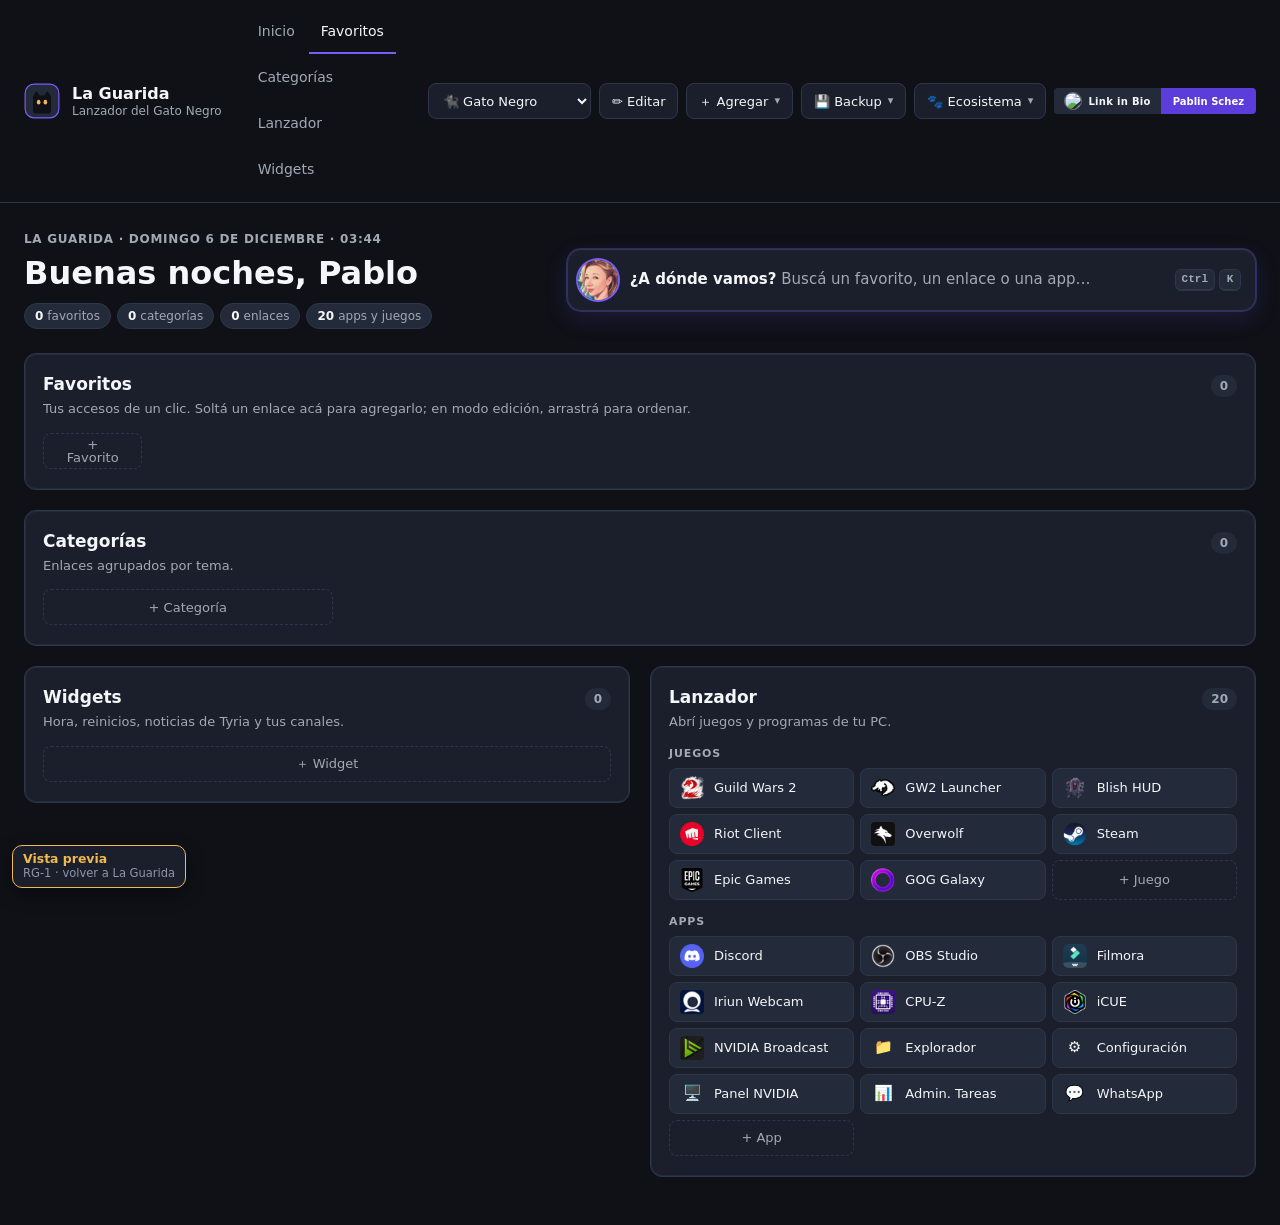
==== next/index.html @ 300dc158 "RG-1: vista previa del restyle en next/ + kit 1.0.0 (reloj común y avisos, sin usar todavía) + tests" ====
<!DOCTYPE html>
<html lang="es">
<head>
  <meta charset="UTF-8">
  <!-- Vista previa del restyle (RG-1). <base> hace que css/, js/, assets/ y los themes
       sean los de La Guarida de siempre; lo nuevo vive en next/. Se borra en RG-6. -->
  <base href="../">
  <meta name="robots" content="noindex">
  <meta name="viewport" content="width=device-width, initial-scale=1.0">
  <meta name="theme-color" content="#0F1117">
  <title>🐈‍⬛ La Guarida — Vista previa</title>
  <!-- Identidad Gato Negro. Diseño 2.1 (BL-052, DEC-028): el lenguaje visual
       del Gato Design System; La Guarida sigue siendo un lanzador personal. -->
  <link rel="icon" type="image/svg+xml" href="assets/brand/gato-negro.svg">
  <link rel="stylesheet" href="css/styles.css?v=2.1.0">
  <link rel="stylesheet" href="css/themes/gato.css" id="themeStylesheet">
  <link rel="stylesheet" href="next/css/kit.css?v=1.0.0">
</head>
<body>

<a class="skip-link" href="#contenido">Saltar al contenido</a>

<!-- CABECERA: marca, navegación de La Guarida y herramientas -->
<header class="app-header">
  <div class="app-bar">
    <a class="brand" href="next/" aria-label="La Guarida, vista previa, inicio">
      <img class="brand__logo" src="assets/brand/gato-negro.svg" alt="" width="36" height="36">
      <span class="brand__text">
        <span class="brand__name">La Guarida</span>
        <span class="brand__sub">Lanzador del Gato Negro</span>
      </span>
    </a>

    <nav class="app-nav" aria-label="Secciones">
      <a class="app-tab" href="#inicio" data-nav="inicio" aria-current="true">Inicio</a>
      <a class="app-tab" href="#seccionFavoritos" data-nav="seccionFavoritos">Favoritos</a>
      <a class="app-tab" href="#seccionCategorias" data-nav="seccionCategorias">Categorías</a>
      <a class="app-tab" href="#launcherPanel" data-nav="launcherPanel">Lanzador</a>
      <a class="app-tab" href="#seccionWidgets" data-nav="seccionWidgets">Widgets</a>
    </nav>

    <div class="app-tools">
      <select id="themeSelect" class="theme-select" title="Cambiar tema visual" aria-label="Tema visual">
        <option value="gato">🐈‍⬛ Gato Negro</option>
        <option value="boveda">🏛️ Bóveda</option>
        <option value="fluent">🪟 Windows 11</option>
        <option value="macos">🍎 macOS</option>
        <option value="ps5">🎮 PS5</option>
        <option value="steam">🚂 Steam</option>
        <option value="discord">💬 Discord</option>
        <option value="notion">📝 Notion</option>
        <option value="cyberpunk">🌆 Cyberpunk</option>
        <option value="glassmorphism">🧊 Glassmorphism</option>
        <option value="material-dark">📐 Material Dark</option>
        <option value="nord">❄️ Nord</option>
        <option value="dracula">🧛 Dracula</option>
        <option value="solarized-dark">☀️ Solarized Dark</option>
        <option value="tokyo-night">🌃 Tokyo Night</option>
        <option value="catppuccin">🍮 Catppuccin</option>
        <option value="gruvbox">🎸 Gruvbox</option>
        <option value="everforest">🌲 Everforest</option>
        <option value="one-dark">🔵 One Dark</option>
        <option value="random">🎲 Random</option>
      </select>

      <button id="editModeBtn" class="app-btn" type="button" title="Modo edición">✏️ Editar</button>

      <details class="gn-menu">
        <summary class="app-btn">＋ Agregar</summary>
        <div class="gn-menu__panel">
          <button id="addFavoriteBtn" class="gn-menu__item" type="button">⭐ Favorito</button>
          <button id="addCategoryBtn" class="gn-menu__item" type="button">📁 Categoría</button>
        </div>
      </details>

      <details class="gn-menu">
        <summary class="app-btn">💾 Backup</summary>
        <div class="gn-menu__panel">
          <button id="exportBtn" class="gn-menu__item" type="button">⬇️ Descargar backup</button>
          <button id="importBtn" class="gn-menu__item" type="button">📂 Restaurar desde archivo</button>
        </div>
      </details>
      <input type="file" id="importFile" accept=".json" hidden>

      <details class="gn-menu gn-menu--end">
        <summary class="app-btn">🐾 Ecosistema</summary>
        <div class="gn-menu__panel">
          <p class="gn-menu__group">Gato Negro</p>
          <a class="gn-menu__item" href="https://pablosnchz.github.io/gw2-wallet-ligero/" target="_blank" rel="noopener" data-portal="boveda" data-emoji="🐈‍⬛">🐈‍⬛ La Bóveda del Gato Negro</a>
          <a class="gn-menu__item" href="https://pablosnchz.github.io/gw2-factory-dashboard/" target="_blank" rel="noopener" data-portal="panel" data-emoji="🧭">🧭 Centro de decisiones</a>
          <p class="gn-menu__group">Guild Wars 2</p>
          <a class="gn-menu__item" href="https://wiki-es.guildwars2.com/wiki/P%C3%A1gina_principal" target="_blank" rel="noopener" data-portal="wiki" data-emoji="📖" data-label="Wiki GW2 (español)">📖 Wiki GW2</a>
          <a class="gn-menu__item" href="https://en-forum.guildwars2.com/" target="_blank" rel="noopener" data-portal="foros" data-emoji="💬" data-label="Foros GW2">💬 Foros</a>
          <a class="gn-menu__item" href="https://account.arena.net/applications" target="_blank" rel="noopener" data-portal="anet" data-emoji="🔑" data-label="ANet Keys (API keys)">🔑 ANet Keys</a>
        </div>
      </details>

      <!-- Badge Link in Bio: colores oficiales de Gato Negro, fijos (no siguen el theme) -->
      <a class="bio-badge" href="https://pablosnchz.github.io/bio/" target="_blank" rel="noopener" style="display:inline-flex;align-items:center;text-decoration:none;border-radius:4px;overflow:hidden;font-family:system-ui,-apple-system,sans-serif;height:26px;">
        <span style="background-color:#232A3A;color:#F4F6FA;padding:0 10px;font-size:10px;font-weight:600;display:flex;align-items:center;gap:6px;letter-spacing:0.3px;white-space:nowrap;height:100%;">
          <img src="https://raw.githubusercontent.com/PabloSnchz/bio/main/assets/profile.png" alt="Foto" style="width:18px;height:18px;border-radius:50%;object-fit:cover;border:1px solid rgba(255,255,255,0.3);">
          Link in Bio
        </span>
        <span style="background-color:#5A3DDB;color:#FFFFFF;padding:0 12px;font-size:10px;font-weight:700;display:flex;align-items:center;justify-content:center;white-space:nowrap;height:100%;">
          Pablin Schez
        </span>
      </a>
    </div>
  </div>
</header>

<main id="contenido" class="app-main">
  <!-- RESUMEN: saludo, fecha, tus números y el portal de Shiruvana (DEC-028) -->
  <section class="hero" id="inicio" aria-labelledby="heroTitle">
    <div class="hero__intro">
      <p class="kicker">La Guarida · <span id="heroDate"></span></p>
      <h1 id="heroTitle" class="hero__title">Hola, Pablo</h1>
      <div id="heroBadges" class="hero__badges"></div>
    </div>
    <div class="hero__host">
      <button type="button" id="portalTrigger" class="gn-portal-trigger" aria-haspopup="dialog" aria-keyshortcuts="Control+K /">
        <img class="gn-avatar-slot gn-portal-trigger__avatar" alt="" width="40" height="40">
        <span class="gn-portal-trigger__text"><strong>¿A dónde vamos?</strong> <span>Buscá un favorito, un enlace o una app…</span></span>
        <span class="gn-portal-trigger__keys" aria-hidden="true"><kbd class="gn-kbd">Ctrl</kbd><kbd class="gn-kbd">K</kbd></span>
      </button>
      <div id="usualRow" class="gn-usual" hidden>
        <span class="gn-usual__label">Lo de siempre a esta hora</span>
        <div id="usualChips" class="gn-usual__chips"></div>
      </div>
    </div>
  </section>

  <div class="layout-row">
    <!-- WIDGETS -->
    <section class="gn-panel col--widgets" id="seccionWidgets" aria-labelledby="tituloWidgets">
      <div class="gn-panel__head">
        <h2 id="tituloWidgets" class="gn-panel__title">Widgets</h2>
        <span id="widgetCount" class="gn-count"></span>
      </div>
      <p class="gn-panel__desc">Hora, reinicios, noticias de Tyria y tus canales.</p>
      <aside class="side-panel side-panel--left" id="widgetsLeft">
        <!-- Widgets se renderizan acá -->
      </aside>
    </section>

    <!-- FAVORITOS Y CATEGORÍAS -->
    <div class="main-content">
      <section class="gn-panel" id="seccionFavoritos" aria-labelledby="tituloFavoritos">
        <div class="gn-panel__head">
          <h2 id="tituloFavoritos" class="gn-panel__title">Favoritos</h2>
          <span id="favCount" class="gn-count"></span>
        </div>
        <p class="gn-panel__desc">Tus accesos de un clic. Soltá un enlace acá para agregarlo; en modo edición, arrastrá para ordenar.</p>
        <div class="favorites-grid" id="favoritesGrid"></div>
      </section>

      <section class="gn-panel" id="seccionCategorias" aria-labelledby="tituloCategorias">
        <div class="gn-panel__head">
          <h2 id="tituloCategorias" class="gn-panel__title">Categorías</h2>
          <span id="catCount" class="gn-count"></span>
        </div>
        <p class="gn-panel__desc">Enlaces agrupados por tema.</p>
        <div class="categories-grid" id="categoriesGrid"></div>
      </section>
    </div><!-- /main-content -->

    <!-- LANZADOR -->
    <section class="gn-panel col--launcher" id="launcherPanel" aria-labelledby="tituloLanzador">
      <div class="gn-panel__head">
        <h2 id="tituloLanzador" class="gn-panel__title">Lanzador</h2>
        <span id="launcherCount" class="gn-count"></span>
      </div>
      <p class="gn-panel__desc">Abrí juegos y programas de tu PC.</p>
      <div class="launcher-sections">
        <div class="launcher-section">
          <h3 class="launcher-section-title">Juegos</h3>
          <div class="launcher-grid" id="launcherGamesGrid"></div>
        </div>
        <div class="launcher-section">
          <h3 class="launcher-section-title">Apps</h3>
          <div class="launcher-grid" id="launcherAppsGrid"></div>
        </div>
      </div>
    </section>
  </div><!-- /layout-row -->
</main>

<!-- MODAL -->
<div id="modal" class="modal" hidden>
  <div class="modal-card" role="dialog" aria-modal="true" aria-labelledby="modalTitle">
    <h3 id="modalTitle">Editar</h3>
    <div class="field">
      <label for="modalName">Nombre</label>
      <input type="text" id="modalName" placeholder="Ej: GitHub">
    </div>
    <div class="field" id="modalUrlField">
      <label for="modalUrl">URL</label>
      <input type="url" id="modalUrl" placeholder="https://...">
    </div>
    <div class="field" id="modalCommandField" style="display:none;">
      <label for="modalCommand">Ruta o comando</label>
      <input type="text" id="modalCommand" placeholder="C:\...\app.exe">
    </div>
    <div class="field" id="modalExtractIconField" style="display:none;">
      <button id="modalExtractIconBtn" class="btn" type="button" style="width:100%;">📥 Extraer ícono del .exe</button>
    </div>
    <div class="field">
      <label for="modalEmoji">Emoji (opcional)</label>
      <input type="text" id="modalEmoji" placeholder="🔗">
    </div>
    <div class="field">
      <label for="modalIconUrl">URL del ícono (opcional)</label>
      <input type="url" id="modalIconUrl" placeholder="https://.../icon.png">
    </div>
    <div class="field" id="modalOpenChromeField">
      <label style="display:flex;align-items:center;gap:6px;cursor:pointer;text-transform:none;letter-spacing:0;">
        <input type="checkbox" id="modalOpenChrome" style="width:auto;min-height:0;margin:0;cursor:pointer;">
        Abrir en Chrome obligatoriamente
      </label>
    </div>
    <div class="field">
      <button id="modalAutoDetectFaviconBtn" class="btn" type="button" style="width:100%;">🔍 Auto-detectar favicon</button>
    </div>
    <div class="field">
      <button id="modalDownloadFaviconBtn" class="btn" type="button" style="width:100%;">📥 Descargar como base64</button>
    </div>
    <div class="modal-actions">
      <button id="modalCancel" class="btn" type="button">Cancelar</button>
      <button id="modalSave" class="btn btn--gold" type="button">Guardar</button>
    </div>
  </div>
</div>

<script src="next/js/preview.js?v=1.0.0"></script>
<script src="next/js/kit.js?v=1.0.0"></script>
<script src="js/data.js"></script>
<script src="js/widgets.js"></script>
<script src="js/drag-drop.js"></script>
<script src="js/modal.js"></script>
<script src="js/app.js"></script>
<script src="js/shiruvana.js?v=2.0.0"></script>
<script src="js/ui.js?v=1.0.0"></script>
</body>
</html>
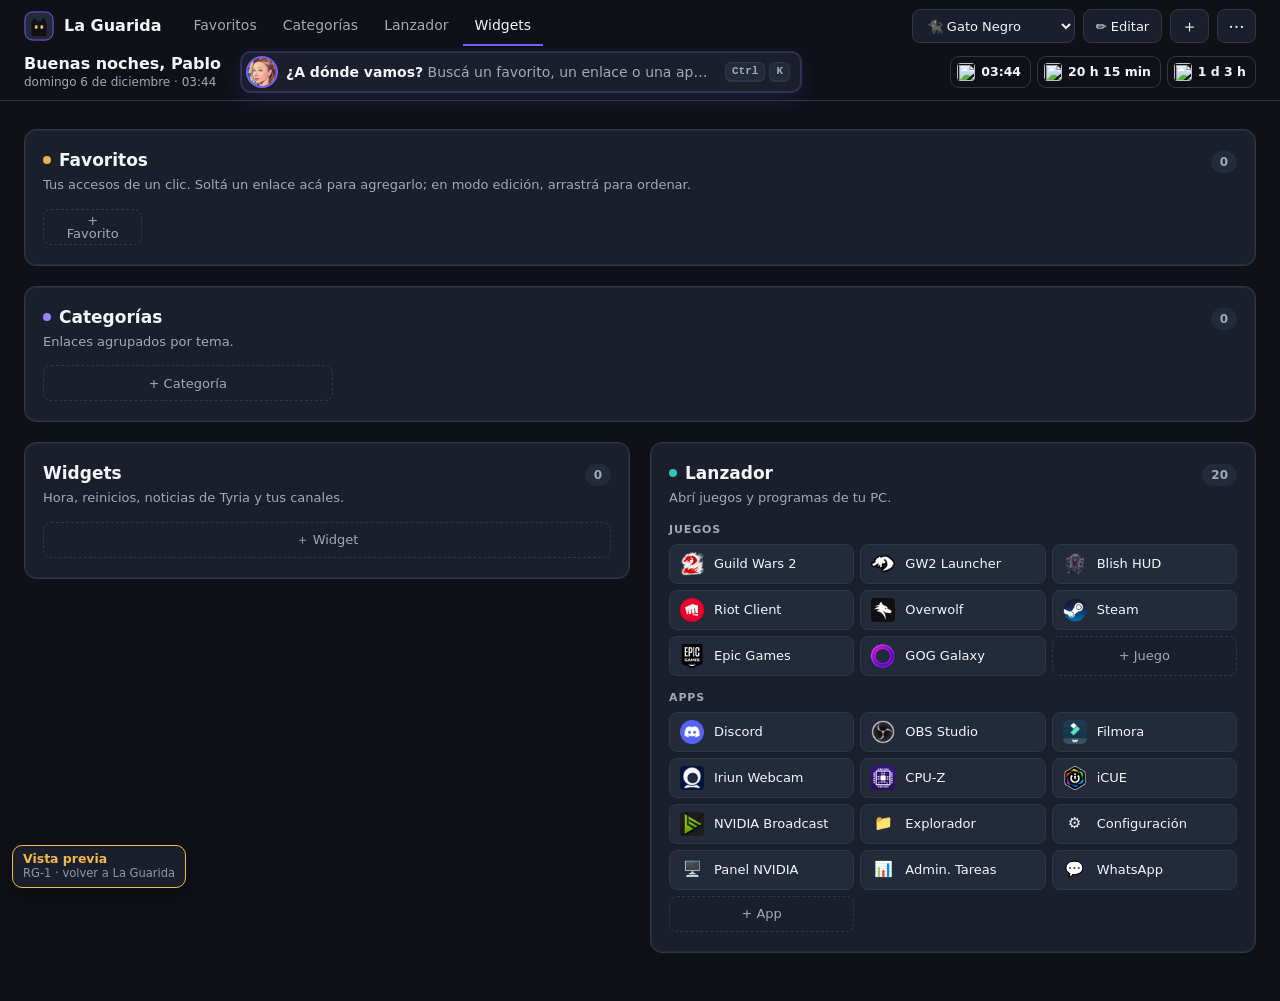
==== commit e9ee7b25: "RG-2: cabecera compacta de dos filas en next/ (header.js 1.0.0 + header.css) + tests Fila 1: marca, " ====
--- a/next/index.html
+++ b/next/index.html
@@ -2,7 +2,7 @@
 <html lang="es">
 <head>
   <meta charset="UTF-8">
-  <!-- Vista previa del restyle (RG-1). <base> hace que css/, js/, assets/ y los themes
+  <!-- Vista previa del restyle (RG-2: cabecera nueva). <base> hace que css/, js/, assets/ y los themes
        sean los de La Guarida de siempre; lo nuevo vive en next/. Se borra en RG-6. -->
   <base href="../">
   <meta name="robots" content="noindex">
@@ -15,28 +15,29 @@
   <link rel="stylesheet" href="css/styles.css?v=2.1.0">
   <link rel="stylesheet" href="css/themes/gato.css" id="themeStylesheet">
   <link rel="stylesheet" href="next/css/kit.css?v=1.0.0">
+  <link rel="stylesheet" href="next/css/header.css?v=1.0.0">
 </head>
 <body>
 
 <a class="skip-link" href="#contenido">Saltar al contenido</a>
 
-<!-- CABECERA: marca, navegación de La Guarida y herramientas -->
-<header class="app-header">
-  <div class="app-bar">
+<!-- CABECERA (RG-2): dos filas finas. 1) marca, secciones y herramientas.
+     2) saludo, portal de Shiruvana y relojes. Debajo, la franja del consejo del día
+     (solo cuando hay uno). El backup vive en «⋯» con un punto dorado si conviene hacer uno. -->
+<header class="app-header gh">
+  <div class="app-bar gh-bar">
     <a class="brand" href="next/" aria-label="La Guarida, vista previa, inicio">
-      <img class="brand__logo" src="assets/brand/gato-negro.svg" alt="" width="36" height="36">
+      <img class="brand__logo" src="assets/brand/gato-negro.svg" alt="" width="30" height="30">
       <span class="brand__text">
         <span class="brand__name">La Guarida</span>
-        <span class="brand__sub">Lanzador del Gato Negro</span>
       </span>
     </a>
 
     <nav class="app-nav" aria-label="Secciones">
-      <a class="app-tab" href="#inicio" data-nav="inicio" aria-current="true">Inicio</a>
-      <a class="app-tab" href="#seccionFavoritos" data-nav="seccionFavoritos">Favoritos</a>
-      <a class="app-tab" href="#seccionCategorias" data-nav="seccionCategorias">Categorías</a>
-      <a class="app-tab" href="#launcherPanel" data-nav="launcherPanel">Lanzador</a>
-      <a class="app-tab" href="#seccionWidgets" data-nav="seccionWidgets">Widgets</a>
+      <a class="app-tab gh-tab gh-tab--fav" href="#seccionFavoritos" data-nav="seccionFavoritos">Favoritos</a>
+      <a class="app-tab gh-tab gh-tab--cat" href="#seccionCategorias" data-nav="seccionCategorias">Categorías</a>
+      <a class="app-tab gh-tab gh-tab--lan" href="#launcherPanel" data-nav="launcherPanel">Lanzador</a>
+      <a class="app-tab gh-tab" href="#seccionWidgets" data-nav="seccionWidgets">Widgets</a>
     </nav>
 
     <div class="app-tools">
@@ -66,69 +67,51 @@
       <button id="editModeBtn" class="app-btn" type="button" title="Modo edición">✏️ Editar</button>
 
       <details class="gn-menu">
-        <summary class="app-btn">＋ Agregar</summary>
+        <summary class="app-btn gh-icon-btn" title="Agregar" aria-label="Agregar">＋</summary>
         <div class="gn-menu__panel">
           <button id="addFavoriteBtn" class="gn-menu__item" type="button">⭐ Favorito</button>
           <button id="addCategoryBtn" class="gn-menu__item" type="button">📁 Categoría</button>
         </div>
       </details>
 
-      <details class="gn-menu">
-        <summary class="app-btn">💾 Backup</summary>
-        <div class="gn-menu__panel">
+      <details class="gn-menu gn-menu--end" id="ghMoreMenu">
+        <summary class="app-btn gh-icon-btn" id="ghMore" title="Más opciones" aria-label="Más opciones">⋯<span class="gh-dot" id="ghDot" hidden></span></summary>
+        <div class="gn-menu__panel gh-more">
+          <p class="gn-menu__group">Backup</p>
+          <p class="gh-more__info" id="ghBackupInfo"></p>
           <button id="exportBtn" class="gn-menu__item" type="button">⬇️ Descargar backup</button>
           <button id="importBtn" class="gn-menu__item" type="button">📂 Restaurar desde archivo</button>
-        </div>
-      </details>
-      <input type="file" id="importFile" accept=".json" hidden>
-
-      <details class="gn-menu gn-menu--end">
-        <summary class="app-btn">🐾 Ecosistema</summary>
-        <div class="gn-menu__panel">
           <p class="gn-menu__group">Gato Negro</p>
           <a class="gn-menu__item" href="https://pablosnchz.github.io/gw2-wallet-ligero/" target="_blank" rel="noopener" data-portal="boveda" data-emoji="🐈‍⬛">🐈‍⬛ La Bóveda del Gato Negro</a>
           <a class="gn-menu__item" href="https://pablosnchz.github.io/gw2-factory-dashboard/" target="_blank" rel="noopener" data-portal="panel" data-emoji="🧭">🧭 Centro de decisiones</a>
+          <a class="gn-menu__item" href="https://pablosnchz.github.io/bio/" target="_blank" rel="noopener" data-portal="bio" data-emoji="🔗" data-label="Link in Bio"><img class="gh-bio" src="https://raw.githubusercontent.com/PabloSnchz/bio/main/assets/profile.png" alt="" width="18" height="18"> Link in Bio · Pablin Schez</a>
           <p class="gn-menu__group">Guild Wars 2</p>
           <a class="gn-menu__item" href="https://wiki-es.guildwars2.com/wiki/P%C3%A1gina_principal" target="_blank" rel="noopener" data-portal="wiki" data-emoji="📖" data-label="Wiki GW2 (español)">📖 Wiki GW2</a>
           <a class="gn-menu__item" href="https://en-forum.guildwars2.com/" target="_blank" rel="noopener" data-portal="foros" data-emoji="💬" data-label="Foros GW2">💬 Foros</a>
           <a class="gn-menu__item" href="https://account.arena.net/applications" target="_blank" rel="noopener" data-portal="anet" data-emoji="🔑" data-label="ANet Keys (API keys)">🔑 ANet Keys</a>
         </div>
       </details>
-
-      <!-- Badge Link in Bio: colores oficiales de Gato Negro, fijos (no siguen el theme) -->
-      <a class="bio-badge" href="https://pablosnchz.github.io/bio/" target="_blank" rel="noopener" style="display:inline-flex;align-items:center;text-decoration:none;border-radius:4px;overflow:hidden;font-family:system-ui,-apple-system,sans-serif;height:26px;">
-        <span style="background-color:#232A3A;color:#F4F6FA;padding:0 10px;font-size:10px;font-weight:600;display:flex;align-items:center;gap:6px;letter-spacing:0.3px;white-space:nowrap;height:100%;">
-          <img src="https://raw.githubusercontent.com/PabloSnchz/bio/main/assets/profile.png" alt="Foto" style="width:18px;height:18px;border-radius:50%;object-fit:cover;border:1px solid rgba(255,255,255,0.3);">
-          Link in Bio
-        </span>
-        <span style="background-color:#5A3DDB;color:#FFFFFF;padding:0 12px;font-size:10px;font-weight:700;display:flex;align-items:center;justify-content:center;white-space:nowrap;height:100%;">
-          Pablin Schez
-        </span>
-      </a>
+      <input type="file" id="importFile" accept=".json" hidden>
     </div>
   </div>
+
+  <div class="gh-row" id="inicio">
+    <div class="gh-hello">
+      <h1 id="heroTitle" class="gh-hello__title">Hola, Pablo</h1>
+      <p class="gh-hello__date" id="heroDate"></p>
+    </div>
+    <button type="button" id="portalTrigger" class="gn-portal-trigger gh-portal" aria-haspopup="dialog" aria-keyshortcuts="Control+K /">
+      <img class="gn-avatar-slot gn-portal-trigger__avatar" alt="" width="28" height="28">
+      <span class="gn-portal-trigger__text"><strong>¿A dónde vamos?</strong> <span>Buscá un favorito, un enlace o una app…</span></span>
+      <span class="gn-portal-trigger__keys" aria-hidden="true"><kbd class="gn-kbd">Ctrl</kbd><kbd class="gn-kbd">K</kbd></span>
+    </button>
+    <div class="gh-clocks" id="ghClocks" aria-label="Relojes de Guild Wars 2"></div>
+  </div>
+
+  <div class="gh-tip" id="ghTip"></div>
 </header>
 
 <main id="contenido" class="app-main">
-  <!-- RESUMEN: saludo, fecha, tus números y el portal de Shiruvana (DEC-028) -->
-  <section class="hero" id="inicio" aria-labelledby="heroTitle">
-    <div class="hero__intro">
-      <p class="kicker">La Guarida · <span id="heroDate"></span></p>
-      <h1 id="heroTitle" class="hero__title">Hola, Pablo</h1>
-      <div id="heroBadges" class="hero__badges"></div>
-    </div>
-    <div class="hero__host">
-      <button type="button" id="portalTrigger" class="gn-portal-trigger" aria-haspopup="dialog" aria-keyshortcuts="Control+K /">
-        <img class="gn-avatar-slot gn-portal-trigger__avatar" alt="" width="40" height="40">
-        <span class="gn-portal-trigger__text"><strong>¿A dónde vamos?</strong> <span>Buscá un favorito, un enlace o una app…</span></span>
-        <span class="gn-portal-trigger__keys" aria-hidden="true"><kbd class="gn-kbd">Ctrl</kbd><kbd class="gn-kbd">K</kbd></span>
-      </button>
-      <div id="usualRow" class="gn-usual" hidden>
-        <span class="gn-usual__label">Lo de siempre a esta hora</span>
-        <div id="usualChips" class="gn-usual__chips"></div>
-      </div>
-    </div>
-  </section>
 
   <div class="layout-row">
     <!-- WIDGETS -->
@@ -151,6 +134,10 @@
           <span id="favCount" class="gn-count"></span>
         </div>
         <p class="gn-panel__desc">Tus accesos de un clic. Soltá un enlace acá para agregarlo; en modo edición, arrastrá para ordenar.</p>
+        <div id="usualRow" class="gn-usual" hidden>
+          <span class="gn-usual__label">Lo de siempre a esta hora</span>
+          <div id="usualChips" class="gn-usual__chips"></div>
+        </div>
         <div class="favorites-grid" id="favoritesGrid"></div>
       </section>
 
@@ -233,6 +220,7 @@
 
 <script src="next/js/preview.js?v=1.0.0"></script>
 <script src="next/js/kit.js?v=1.0.0"></script>
+<script src="next/js/header.js?v=1.0.0"></script>
 <script src="js/data.js"></script>
 <script src="js/widgets.js"></script>
 <script src="js/drag-drop.js"></script>
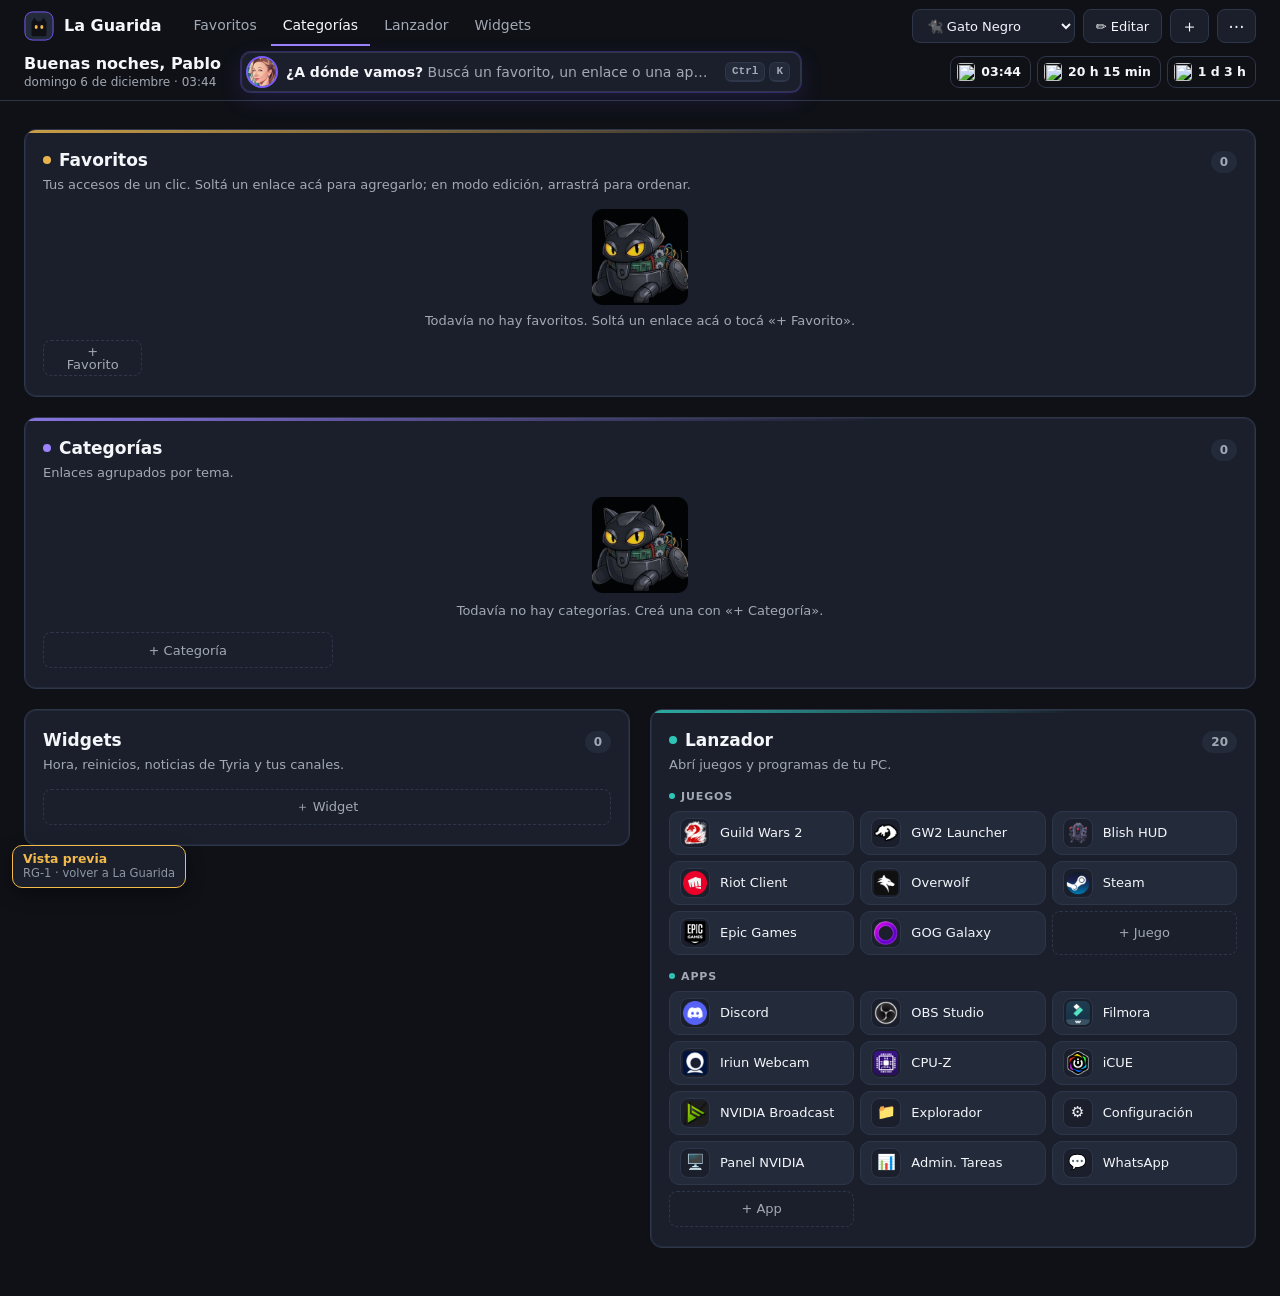
==== commit 69095d7f: "RG-3: next/index.html carga next/css/cards.css" ====
--- a/next/index.html
+++ b/next/index.html
@@ -2,7 +2,7 @@
 <html lang="es">
 <head>
   <meta charset="UTF-8">
-  <!-- Vista previa del restyle (RG-2: cabecera nueva). <base> hace que css/, js/, assets/ y los themes
+  <!-- Vista previa del restyle (RG-2 cabecera, RG-3 tarjetas). <base> hace que css/, js/, assets/ y los themes
        sean los de La Guarida de siempre; lo nuevo vive en next/. Se borra en RG-6. -->
   <base href="../">
   <meta name="robots" content="noindex">
@@ -16,6 +16,7 @@
   <link rel="stylesheet" href="css/themes/gato.css" id="themeStylesheet">
   <link rel="stylesheet" href="next/css/kit.css?v=1.0.0">
   <link rel="stylesheet" href="next/css/header.css?v=1.0.0">
+  <link rel="stylesheet" href="next/css/cards.css?v=1.0.0">
 </head>
 <body>
 
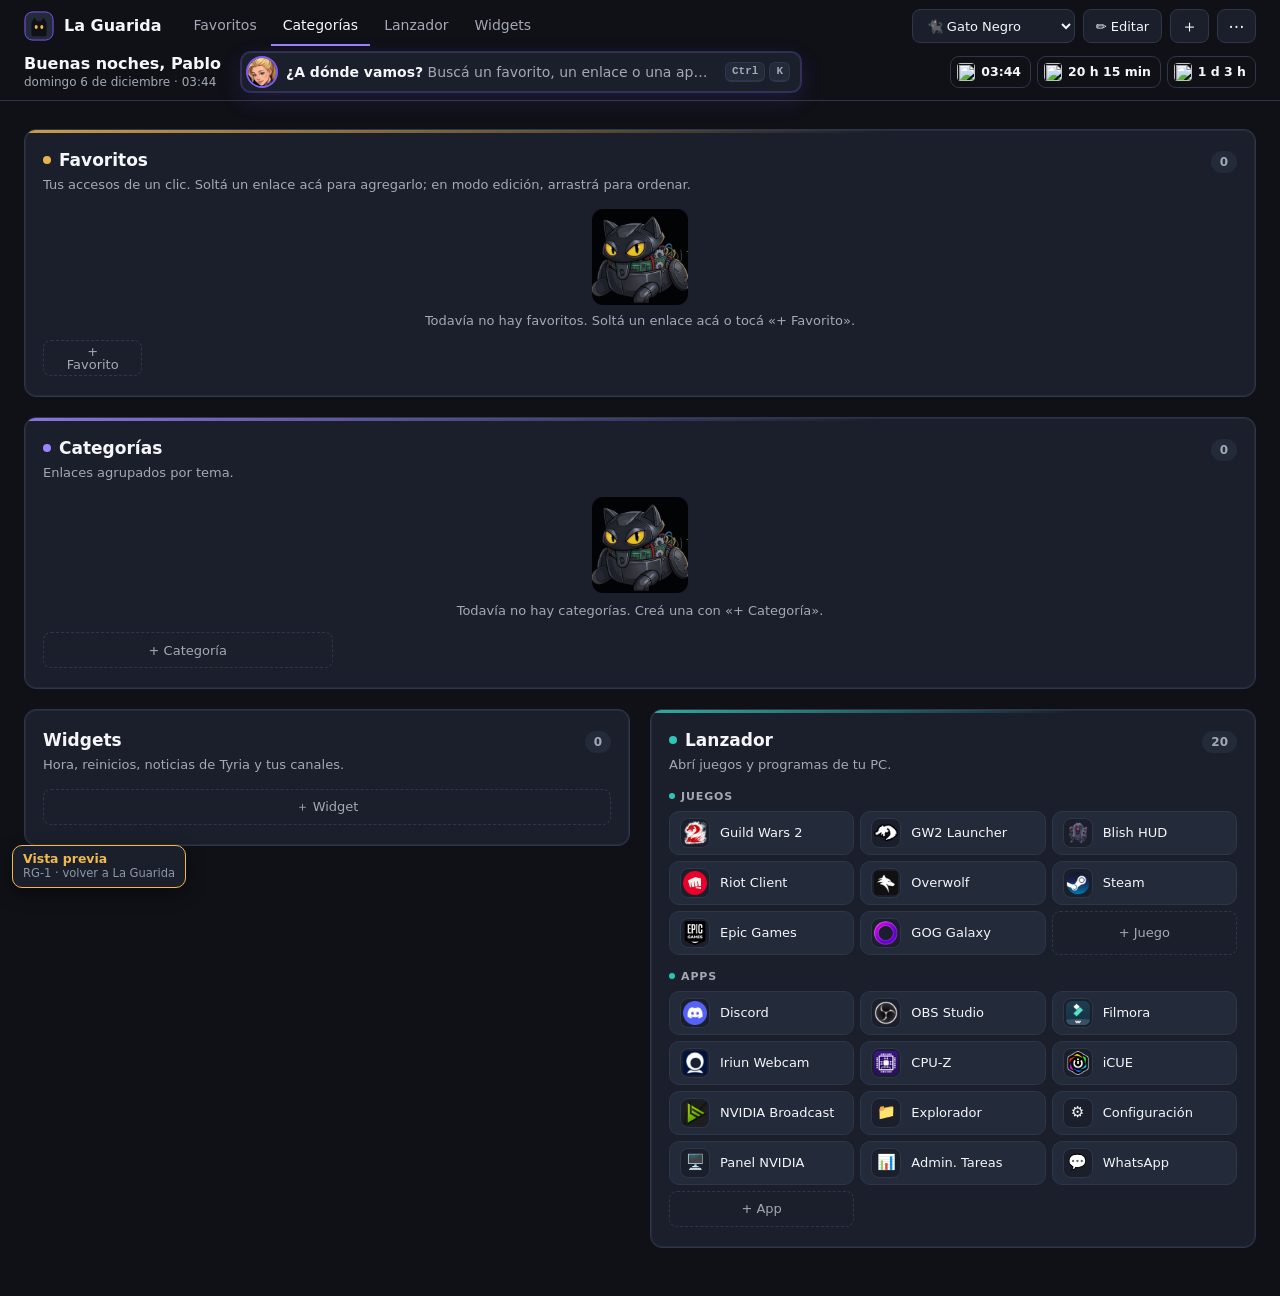
==== commit da82e9c7: "RG-3b: next/index.html pide header.js 1.1.0 (evita la copia vieja en caché)" ====
--- a/next/index.html
+++ b/next/index.html
@@ -221,7 +221,7 @@
 
 <script src="next/js/preview.js?v=1.0.0"></script>
 <script src="next/js/kit.js?v=1.0.0"></script>
-<script src="next/js/header.js?v=1.0.0"></script>
+<script src="next/js/header.js?v=1.1.0"></script>
 <script src="js/data.js"></script>
 <script src="js/widgets.js"></script>
 <script src="js/drag-drop.js"></script>
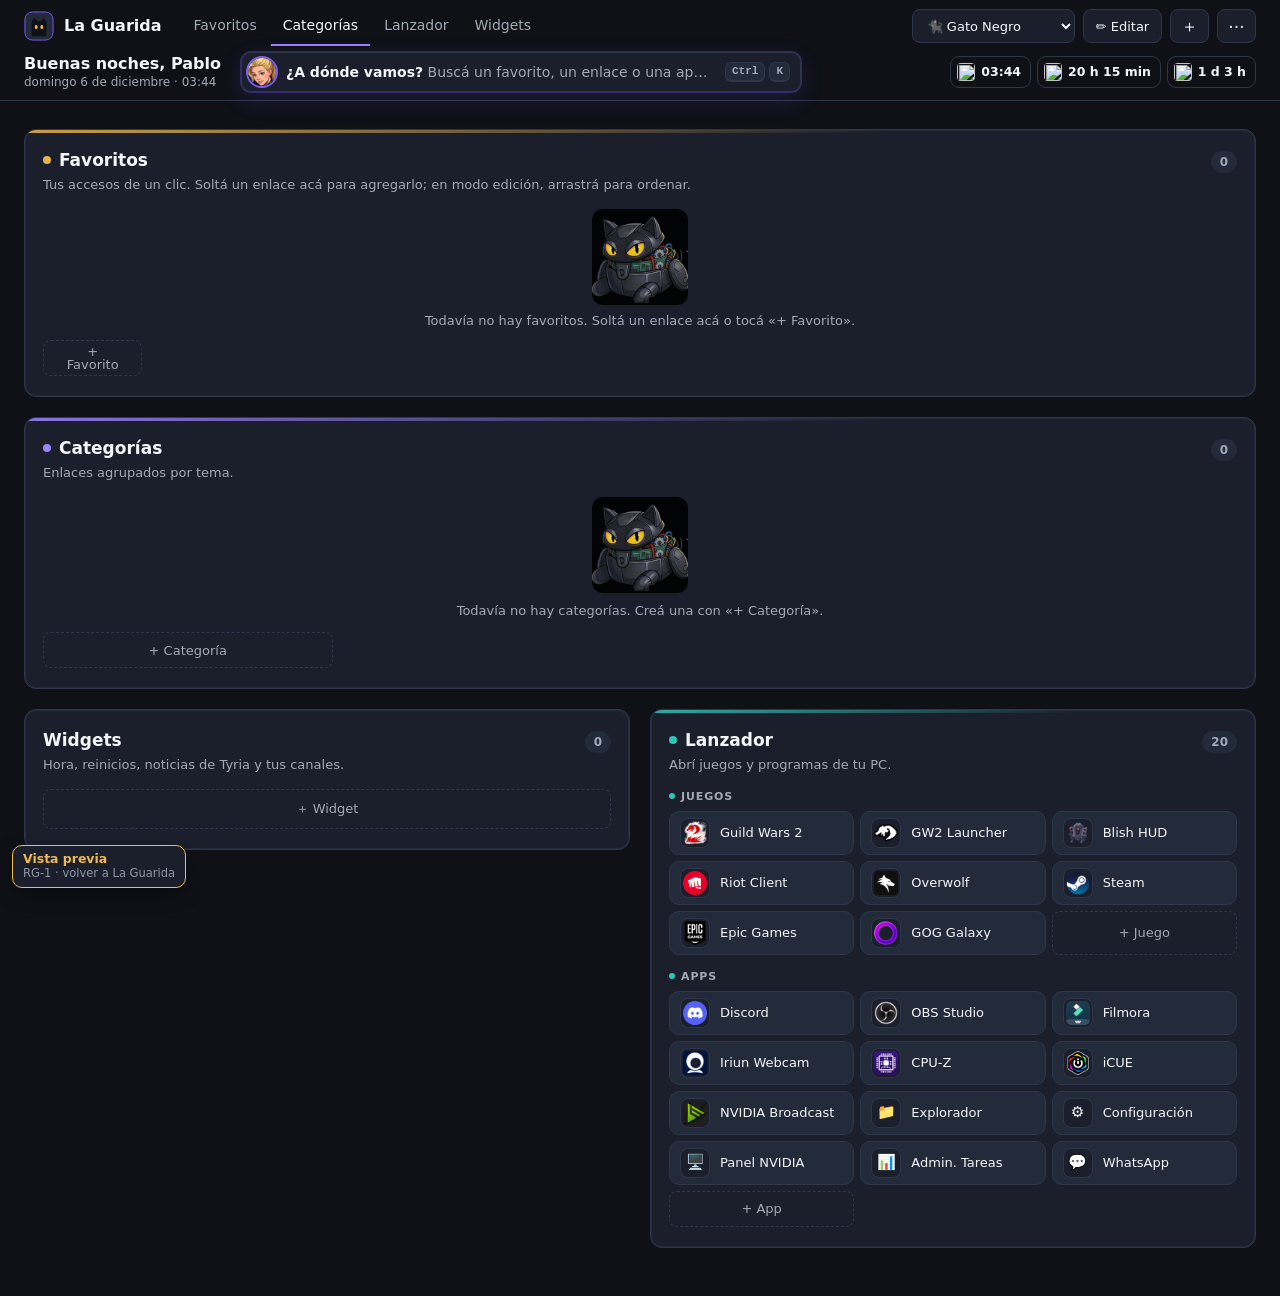
==== commit b8799395: "RG-4: next/index.html carga next/js/widgets-ui.js y next/css/widgets.css" ====
--- a/next/index.html
+++ b/next/index.html
@@ -2,7 +2,7 @@
 <html lang="es">
 <head>
   <meta charset="UTF-8">
-  <!-- Vista previa del restyle (RG-2 cabecera, RG-3 tarjetas). <base> hace que css/, js/, assets/ y los themes
+  <!-- Vista previa del restyle (RG-2 cabecera, RG-3 tarjetas, RG-4 widgets). <base> hace que css/, js/, assets/ y los themes
        sean los de La Guarida de siempre; lo nuevo vive en next/. Se borra en RG-6. -->
   <base href="../">
   <meta name="robots" content="noindex">
@@ -17,6 +17,7 @@
   <link rel="stylesheet" href="next/css/kit.css?v=1.0.0">
   <link rel="stylesheet" href="next/css/header.css?v=1.0.0">
   <link rel="stylesheet" href="next/css/cards.css?v=1.0.0">
+  <link rel="stylesheet" href="next/css/widgets.css?v=1.0.0">
 </head>
 <body>
 
@@ -222,6 +223,7 @@
 <script src="next/js/preview.js?v=1.0.0"></script>
 <script src="next/js/kit.js?v=1.0.0"></script>
 <script src="next/js/header.js?v=1.1.0"></script>
+<script src="next/js/widgets-ui.js?v=1.0.0"></script>
 <script src="js/data.js"></script>
 <script src="js/widgets.js"></script>
 <script src="js/drag-drop.js"></script>
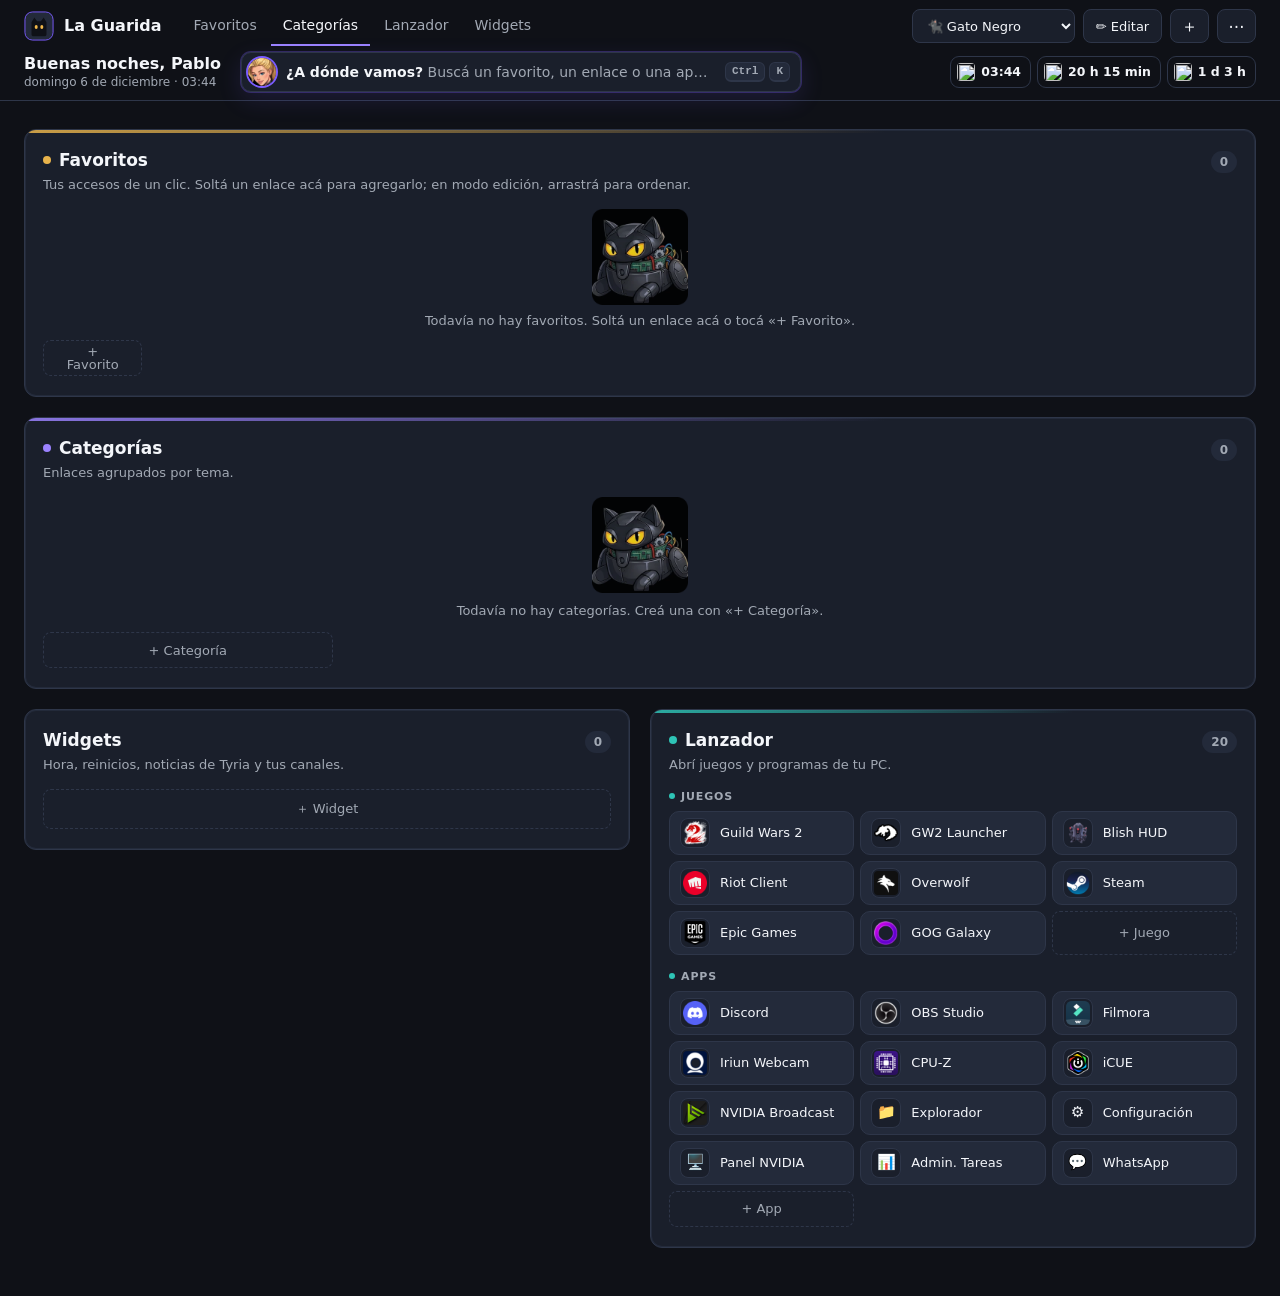
==== commit 03ebb864: "RG-6 (3/3): next/ pasa a ser solo una redirección a la raíz" ====
--- a/next/index.html
+++ b/next/index.html
@@ -2,234 +2,14 @@
 <html lang="es">
 <head>
   <meta charset="UTF-8">
-  <!-- Vista previa del restyle (RG-2 cabecera, RG-3 tarjetas, RG-4 widgets). <base> hace que css/, js/, assets/ y los themes
-       sean los de La Guarida de siempre; lo nuevo vive en next/. Se borra en RG-6. -->
-  <base href="../">
+  <!-- RG-6 (2026-10-31): la vista previa pasó a ser La Guarida. Esta página solo
+       lleva a la raíz, por si quedó un marcador a next/. -->
   <meta name="robots" content="noindex">
-  <meta name="viewport" content="width=device-width, initial-scale=1.0">
-  <meta name="theme-color" content="#0F1117">
-  <title>🐈‍⬛ La Guarida — Vista previa</title>
-  <!-- Identidad Gato Negro. Diseño 2.1 (BL-052, DEC-028): el lenguaje visual
-       del Gato Design System; La Guarida sigue siendo un lanzador personal. -->
-  <link rel="icon" type="image/svg+xml" href="assets/brand/gato-negro.svg">
-  <link rel="stylesheet" href="css/styles.css?v=2.1.0">
-  <link rel="stylesheet" href="css/themes/gato.css" id="themeStylesheet">
-  <link rel="stylesheet" href="next/css/kit.css?v=1.0.0">
-  <link rel="stylesheet" href="next/css/header.css?v=1.0.0">
-  <link rel="stylesheet" href="next/css/cards.css?v=1.0.0">
-  <link rel="stylesheet" href="next/css/widgets.css?v=1.0.0">
+  <meta http-equiv="refresh" content="0; url=../">
+  <title>La Guarida</title>
+  <script>location.replace('../' + location.hash);</script>
 </head>
 <body>
-
-<a class="skip-link" href="#contenido">Saltar al contenido</a>
-
-<!-- CABECERA (RG-2): dos filas finas. 1) marca, secciones y herramientas.
-     2) saludo, portal de Shiruvana y relojes. Debajo, la franja del consejo del día
-     (solo cuando hay uno). El backup vive en «⋯» con un punto dorado si conviene hacer uno. -->
-<header class="app-header gh">
-  <div class="app-bar gh-bar">
-    <a class="brand" href="next/" aria-label="La Guarida, vista previa, inicio">
-      <img class="brand__logo" src="assets/brand/gato-negro.svg" alt="" width="30" height="30">
-      <span class="brand__text">
-        <span class="brand__name">La Guarida</span>
-      </span>
-    </a>
-
-    <nav class="app-nav" aria-label="Secciones">
-      <a class="app-tab gh-tab gh-tab--fav" href="#seccionFavoritos" data-nav="seccionFavoritos">Favoritos</a>
-      <a class="app-tab gh-tab gh-tab--cat" href="#seccionCategorias" data-nav="seccionCategorias">Categorías</a>
-      <a class="app-tab gh-tab gh-tab--lan" href="#launcherPanel" data-nav="launcherPanel">Lanzador</a>
-      <a class="app-tab gh-tab" href="#seccionWidgets" data-nav="seccionWidgets">Widgets</a>
-    </nav>
-
-    <div class="app-tools">
-      <select id="themeSelect" class="theme-select" title="Cambiar tema visual" aria-label="Tema visual">
-        <option value="gato">🐈‍⬛ Gato Negro</option>
-        <option value="boveda">🏛️ Bóveda</option>
-        <option value="fluent">🪟 Windows 11</option>
-        <option value="macos">🍎 macOS</option>
-        <option value="ps5">🎮 PS5</option>
-        <option value="steam">🚂 Steam</option>
-        <option value="discord">💬 Discord</option>
-        <option value="notion">📝 Notion</option>
-        <option value="cyberpunk">🌆 Cyberpunk</option>
-        <option value="glassmorphism">🧊 Glassmorphism</option>
-        <option value="material-dark">📐 Material Dark</option>
-        <option value="nord">❄️ Nord</option>
-        <option value="dracula">🧛 Dracula</option>
-        <option value="solarized-dark">☀️ Solarized Dark</option>
-        <option value="tokyo-night">🌃 Tokyo Night</option>
-        <option value="catppuccin">🍮 Catppuccin</option>
-        <option value="gruvbox">🎸 Gruvbox</option>
-        <option value="everforest">🌲 Everforest</option>
-        <option value="one-dark">🔵 One Dark</option>
-        <option value="random">🎲 Random</option>
-      </select>
-
-      <button id="editModeBtn" class="app-btn" type="button" title="Modo edición">✏️ Editar</button>
-
-      <details class="gn-menu">
-        <summary class="app-btn gh-icon-btn" title="Agregar" aria-label="Agregar">＋</summary>
-        <div class="gn-menu__panel">
-          <button id="addFavoriteBtn" class="gn-menu__item" type="button">⭐ Favorito</button>
-          <button id="addCategoryBtn" class="gn-menu__item" type="button">📁 Categoría</button>
-        </div>
-      </details>
-
-      <details class="gn-menu gn-menu--end" id="ghMoreMenu">
-        <summary class="app-btn gh-icon-btn" id="ghMore" title="Más opciones" aria-label="Más opciones">⋯<span class="gh-dot" id="ghDot" hidden></span></summary>
-        <div class="gn-menu__panel gh-more">
-          <p class="gn-menu__group">Backup</p>
-          <p class="gh-more__info" id="ghBackupInfo"></p>
-          <button id="exportBtn" class="gn-menu__item" type="button">⬇️ Descargar backup</button>
-          <button id="importBtn" class="gn-menu__item" type="button">📂 Restaurar desde archivo</button>
-          <p class="gn-menu__group">Gato Negro</p>
-          <a class="gn-menu__item" href="https://pablosnchz.github.io/gw2-wallet-ligero/" target="_blank" rel="noopener" data-portal="boveda" data-emoji="🐈‍⬛">🐈‍⬛ La Bóveda del Gato Negro</a>
-          <a class="gn-menu__item" href="https://pablosnchz.github.io/gw2-factory-dashboard/" target="_blank" rel="noopener" data-portal="panel" data-emoji="🧭">🧭 Centro de decisiones</a>
-          <a class="gn-menu__item" href="https://pablosnchz.github.io/bio/" target="_blank" rel="noopener" data-portal="bio" data-emoji="🔗" data-label="Link in Bio"><img class="gh-bio" src="https://raw.githubusercontent.com/PabloSnchz/bio/main/assets/profile.png" alt="" width="18" height="18"> Link in Bio · Pablin Schez</a>
-          <p class="gn-menu__group">Guild Wars 2</p>
-          <a class="gn-menu__item" href="https://wiki-es.guildwars2.com/wiki/P%C3%A1gina_principal" target="_blank" rel="noopener" data-portal="wiki" data-emoji="📖" data-label="Wiki GW2 (español)">📖 Wiki GW2</a>
-          <a class="gn-menu__item" href="https://en-forum.guildwars2.com/" target="_blank" rel="noopener" data-portal="foros" data-emoji="💬" data-label="Foros GW2">💬 Foros</a>
-          <a class="gn-menu__item" href="https://account.arena.net/applications" target="_blank" rel="noopener" data-portal="anet" data-emoji="🔑" data-label="ANet Keys (API keys)">🔑 ANet Keys</a>
-        </div>
-      </details>
-      <input type="file" id="importFile" accept=".json" hidden>
-    </div>
-  </div>
-
-  <div class="gh-row" id="inicio">
-    <div class="gh-hello">
-      <h1 id="heroTitle" class="gh-hello__title">Hola, Pablo</h1>
-      <p class="gh-hello__date" id="heroDate"></p>
-    </div>
-    <button type="button" id="portalTrigger" class="gn-portal-trigger gh-portal" aria-haspopup="dialog" aria-keyshortcuts="Control+K /">
-      <img class="gn-avatar-slot gn-portal-trigger__avatar" alt="" width="28" height="28">
-      <span class="gn-portal-trigger__text"><strong>¿A dónde vamos?</strong> <span>Buscá un favorito, un enlace o una app…</span></span>
-      <span class="gn-portal-trigger__keys" aria-hidden="true"><kbd class="gn-kbd">Ctrl</kbd><kbd class="gn-kbd">K</kbd></span>
-    </button>
-    <div class="gh-clocks" id="ghClocks" aria-label="Relojes de Guild Wars 2"></div>
-  </div>
-
-  <div class="gh-tip" id="ghTip"></div>
-</header>
-
-<main id="contenido" class="app-main">
-
-  <div class="layout-row">
-    <!-- WIDGETS -->
-    <section class="gn-panel col--widgets" id="seccionWidgets" aria-labelledby="tituloWidgets">
-      <div class="gn-panel__head">
-        <h2 id="tituloWidgets" class="gn-panel__title">Widgets</h2>
-        <span id="widgetCount" class="gn-count"></span>
-      </div>
-      <p class="gn-panel__desc">Hora, reinicios, noticias de Tyria y tus canales.</p>
-      <aside class="side-panel side-panel--left" id="widgetsLeft">
-        <!-- Widgets se renderizan acá -->
-      </aside>
-    </section>
-
-    <!-- FAVORITOS Y CATEGORÍAS -->
-    <div class="main-content">
-      <section class="gn-panel" id="seccionFavoritos" aria-labelledby="tituloFavoritos">
-        <div class="gn-panel__head">
-          <h2 id="tituloFavoritos" class="gn-panel__title">Favoritos</h2>
-          <span id="favCount" class="gn-count"></span>
-        </div>
-        <p class="gn-panel__desc">Tus accesos de un clic. Soltá un enlace acá para agregarlo; en modo edición, arrastrá para ordenar.</p>
-        <div id="usualRow" class="gn-usual" hidden>
-          <span class="gn-usual__label">Lo de siempre a esta hora</span>
-          <div id="usualChips" class="gn-usual__chips"></div>
-        </div>
-        <div class="favorites-grid" id="favoritesGrid"></div>
-      </section>
-
-      <section class="gn-panel" id="seccionCategorias" aria-labelledby="tituloCategorias">
-        <div class="gn-panel__head">
-          <h2 id="tituloCategorias" class="gn-panel__title">Categorías</h2>
-          <span id="catCount" class="gn-count"></span>
-        </div>
-        <p class="gn-panel__desc">Enlaces agrupados por tema.</p>
-        <div class="categories-grid" id="categoriesGrid"></div>
-      </section>
-    </div><!-- /main-content -->
-
-    <!-- LANZADOR -->
-    <section class="gn-panel col--launcher" id="launcherPanel" aria-labelledby="tituloLanzador">
-      <div class="gn-panel__head">
-        <h2 id="tituloLanzador" class="gn-panel__title">Lanzador</h2>
-        <span id="launcherCount" class="gn-count"></span>
-      </div>
-      <p class="gn-panel__desc">Abrí juegos y programas de tu PC.</p>
-      <div class="launcher-sections">
-        <div class="launcher-section">
-          <h3 class="launcher-section-title">Juegos</h3>
-          <div class="launcher-grid" id="launcherGamesGrid"></div>
-        </div>
-        <div class="launcher-section">
-          <h3 class="launcher-section-title">Apps</h3>
-          <div class="launcher-grid" id="launcherAppsGrid"></div>
-        </div>
-      </div>
-    </section>
-  </div><!-- /layout-row -->
-</main>
-
-<!-- MODAL -->
-<div id="modal" class="modal" hidden>
-  <div class="modal-card" role="dialog" aria-modal="true" aria-labelledby="modalTitle">
-    <h3 id="modalTitle">Editar</h3>
-    <div class="field">
-      <label for="modalName">Nombre</label>
-      <input type="text" id="modalName" placeholder="Ej: GitHub">
-    </div>
-    <div class="field" id="modalUrlField">
-      <label for="modalUrl">URL</label>
-      <input type="url" id="modalUrl" placeholder="https://...">
-    </div>
-    <div class="field" id="modalCommandField" style="display:none;">
-      <label for="modalCommand">Ruta o comando</label>
-      <input type="text" id="modalCommand" placeholder="C:\...\app.exe">
-    </div>
-    <div class="field" id="modalExtractIconField" style="display:none;">
-      <button id="modalExtractIconBtn" class="btn" type="button" style="width:100%;">📥 Extraer ícono del .exe</button>
-    </div>
-    <div class="field">
-      <label for="modalEmoji">Emoji (opcional)</label>
-      <input type="text" id="modalEmoji" placeholder="🔗">
-    </div>
-    <div class="field">
-      <label for="modalIconUrl">URL del ícono (opcional)</label>
-      <input type="url" id="modalIconUrl" placeholder="https://.../icon.png">
-    </div>
-    <div class="field" id="modalOpenChromeField">
-      <label style="display:flex;align-items:center;gap:6px;cursor:pointer;text-transform:none;letter-spacing:0;">
-        <input type="checkbox" id="modalOpenChrome" style="width:auto;min-height:0;margin:0;cursor:pointer;">
-        Abrir en Chrome obligatoriamente
-      </label>
-    </div>
-    <div class="field">
-      <button id="modalAutoDetectFaviconBtn" class="btn" type="button" style="width:100%;">🔍 Auto-detectar favicon</button>
-    </div>
-    <div class="field">
-      <button id="modalDownloadFaviconBtn" class="btn" type="button" style="width:100%;">📥 Descargar como base64</button>
-    </div>
-    <div class="modal-actions">
-      <button id="modalCancel" class="btn" type="button">Cancelar</button>
-      <button id="modalSave" class="btn btn--gold" type="button">Guardar</button>
-    </div>
-  </div>
-</div>
-
-<script src="next/js/preview.js?v=1.0.0"></script>
-<script src="next/js/kit.js?v=1.0.0"></script>
-<script src="next/js/header.js?v=1.1.0"></script>
-<script src="next/js/widgets-ui.js?v=1.0.0"></script>
-<script src="js/data.js"></script>
-<script src="js/widgets.js"></script>
-<script src="js/drag-drop.js"></script>
-<script src="js/modal.js"></script>
-<script src="js/app.js"></script>
-<script src="js/shiruvana.js?v=2.0.0"></script>
-<script src="js/ui.js?v=1.0.0"></script>
+  <p><a href="../">La Guarida se mudó a la página principal.</a></p>
 </body>
 </html>
